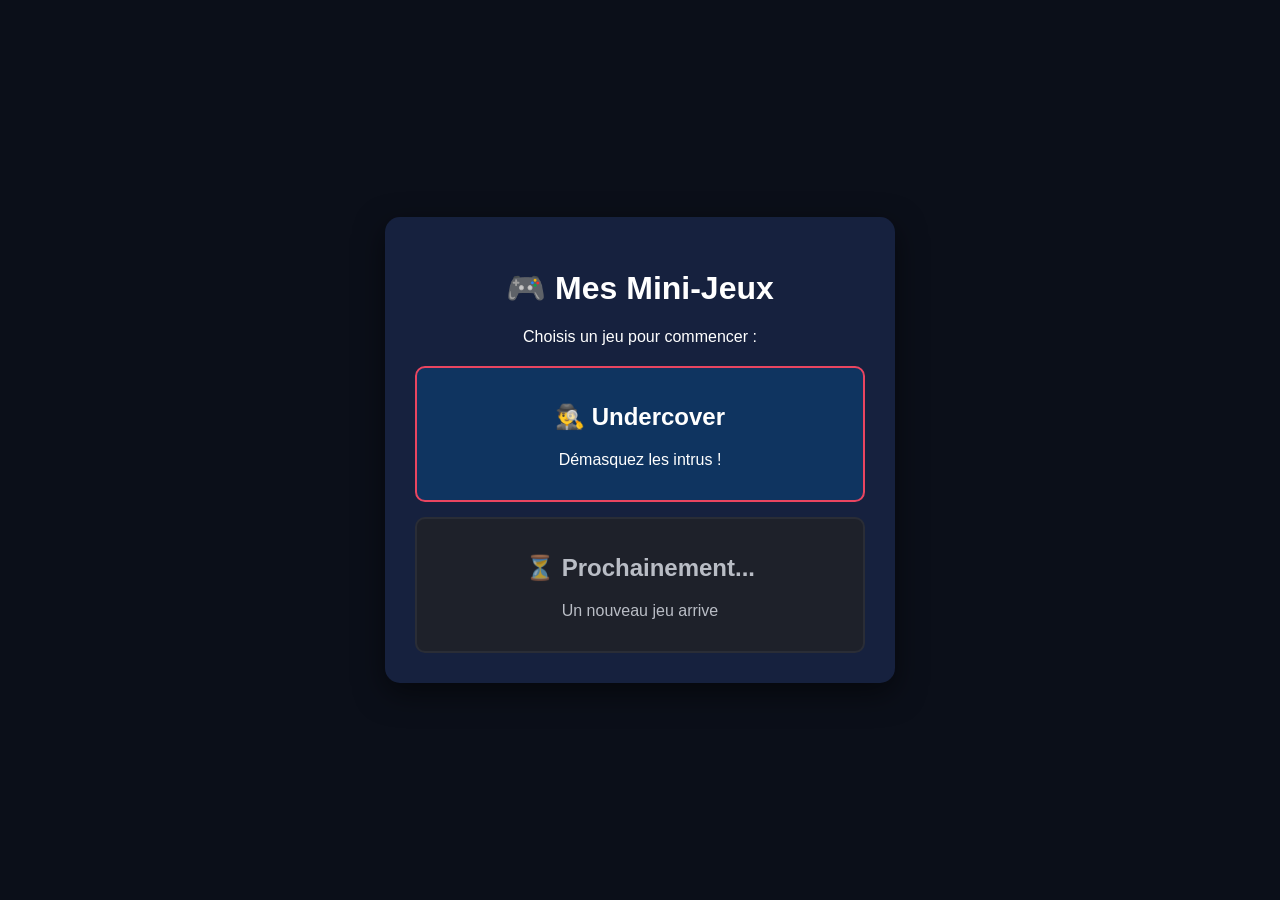
==== index.html @ 00563f31 "Update index.html" ====
<!DOCTYPE html>
<html lang="fr">
<head>
    <meta charset="UTF-8">
    <meta name="viewport" content="width=device-width, initial-scale=1.0">
    <title>Mes Mini-Jeux</title>
    <style>
        body { font-family: 'Segoe UI', Tahoma, Geneva, Verdana, sans-serif; background-color: #0b0f19; color: #ffffff; display: flex; justify-content: center; align-items: center; height: 100vh; margin: 0; text-align: center; }
        #hub { background-color: #16213e; padding: 30px; border-radius: 15px; box-shadow: 0 10px 30px rgba(0,0,0,0.5); width: 90%; max-width: 450px; }
        .games-grid { display: flex; flex-direction: column; gap: 15px; margin-top: 20px; }
        
        /* Le lien vers ton dossier undercover */
        .game-card { background-color: #0f3460; border: 2px solid #e94560; border-radius: 10px; padding: 15px; cursor: pointer; transition: 0.3s; color: white; text-decoration: none; display: block;}
        .game-card:hover { background-color: #e94560; }
        .disabled { border-color: #333; background-color: #222; cursor: not-allowed; opacity: 0.7; pointer-events: none;}
    </style>
</head>
<body>
    <div id="hub">
        <h1>🎮 Mes Mini-Jeux</h1>
        <p>Choisis un jeu pour commencer :</p>
        <div class="games-grid">
            <a href="/mini-jeux-/undercover/index.html" class="game-card">
                <h2>🕵️‍♂️ Undercover</h2>
                <p>Démasquez les intrus !</p>
            </a>
            
            <a href="#" class="game-card disabled">
                <h2>⏳ Prochainement...</h2>
                <p>Un nouveau jeu arrive</p>
            </a>
        </div>
    </div>
</body>
</html>
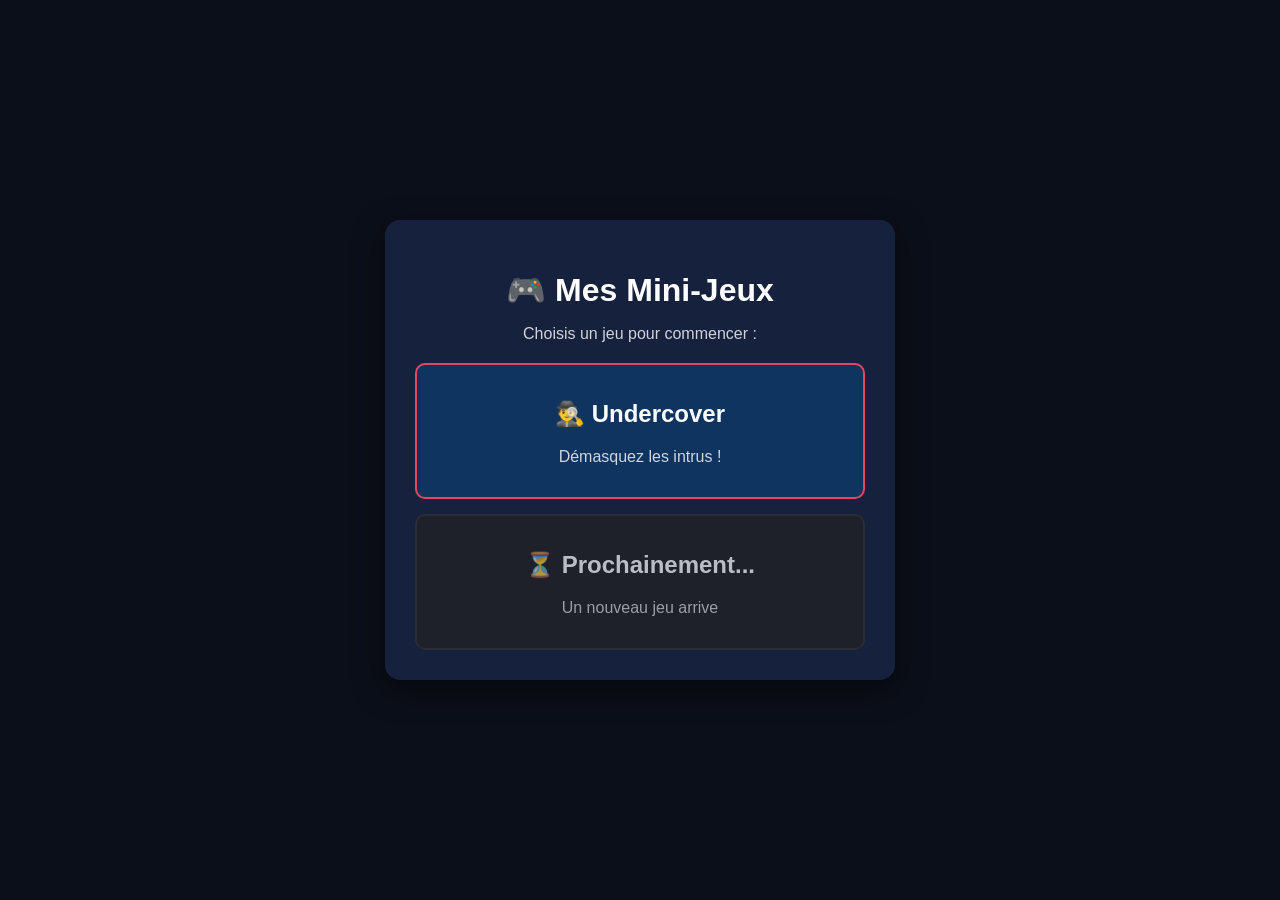
==== commit f247cbb8: "Update index.html" ====
--- a/index.html
+++ b/index.html
@@ -7,12 +7,12 @@
     <style>
         body { font-family: 'Segoe UI', Tahoma, Geneva, Verdana, sans-serif; background-color: #0b0f19; color: #ffffff; display: flex; justify-content: center; align-items: center; height: 100vh; margin: 0; text-align: center; }
         #hub { background-color: #16213e; padding: 30px; border-radius: 15px; box-shadow: 0 10px 30px rgba(0,0,0,0.5); width: 90%; max-width: 450px; }
+        h1 { margin-bottom: 10px; }
         .games-grid { display: flex; flex-direction: column; gap: 15px; margin-top: 20px; }
-        
-        /* Le lien vers ton dossier undercover */
         .game-card { background-color: #0f3460; border: 2px solid #e94560; border-radius: 10px; padding: 15px; cursor: pointer; transition: 0.3s; color: white; text-decoration: none; display: block;}
-        .game-card:hover { background-color: #e94560; }
+        .game-card:hover { background-color: #e94560; transform: translateY(-2px); }
         .disabled { border-color: #333; background-color: #222; cursor: not-allowed; opacity: 0.7; pointer-events: none;}
+        p { opacity: 0.8; }
     </style>
 </head>
 <body>
@@ -20,7 +20,7 @@
         <h1>🎮 Mes Mini-Jeux</h1>
         <p>Choisis un jeu pour commencer :</p>
         <div class="games-grid">
-            <a href="/mini-jeux-/undercover/index.html" class="game-card">
+            <a href="https://ethan-adm.github.io/mini-jeux-/undercover/index.html" class="game-card">
                 <h2>🕵️‍♂️ Undercover</h2>
                 <p>Démasquez les intrus !</p>
             </a>
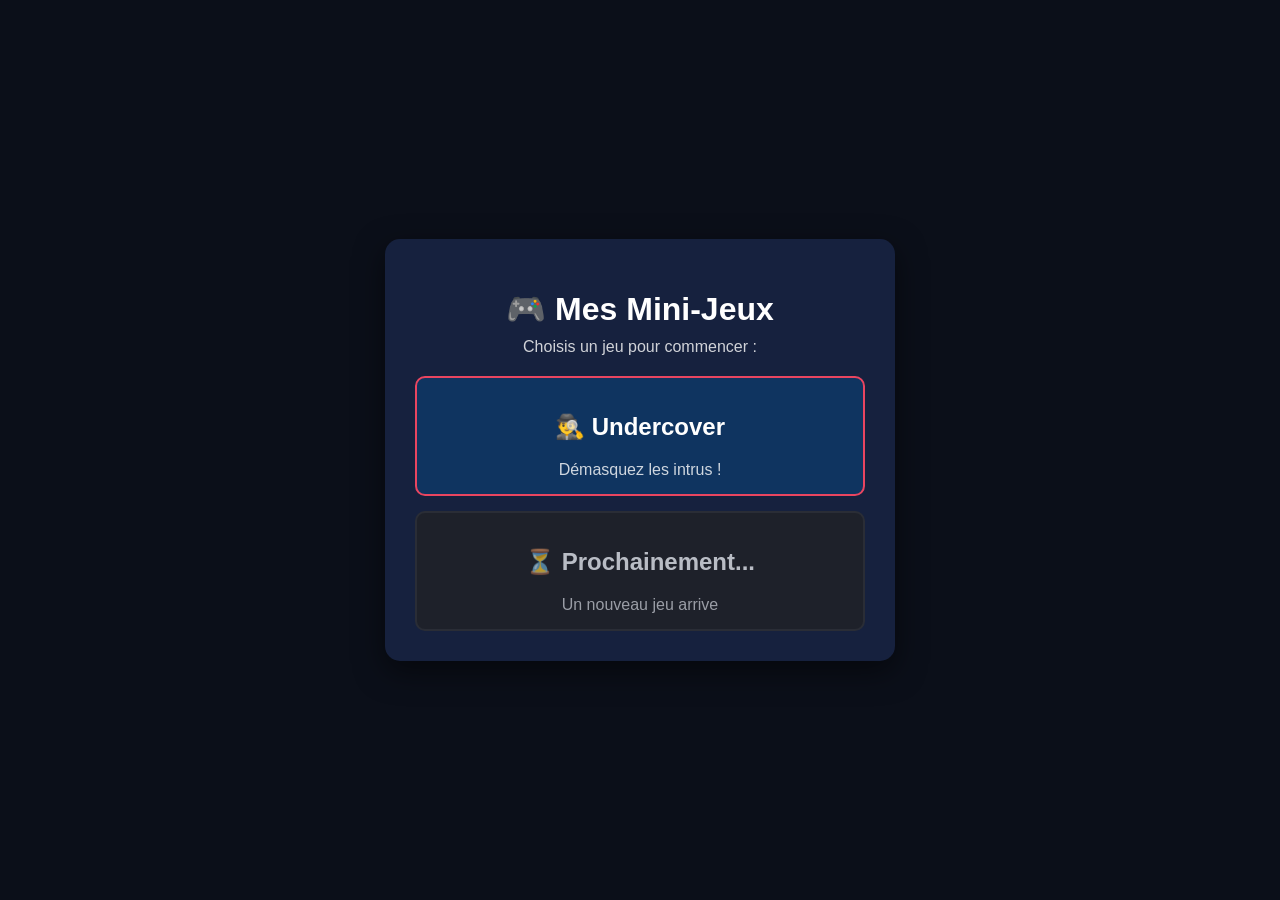
==== commit c3099bfb: "Update index.html" ====
--- a/index.html
+++ b/index.html
@@ -12,7 +12,7 @@
         .game-card { background-color: #0f3460; border: 2px solid #e94560; border-radius: 10px; padding: 15px; cursor: pointer; transition: 0.3s; color: white; text-decoration: none; display: block;}
         .game-card:hover { background-color: #e94560; transform: translateY(-2px); }
         .disabled { border-color: #333; background-color: #222; cursor: not-allowed; opacity: 0.7; pointer-events: none;}
-        p { opacity: 0.8; }
+        p { opacity: 0.8; margin: 0;}
     </style>
 </head>
 <body>
@@ -20,11 +20,10 @@
         <h1>🎮 Mes Mini-Jeux</h1>
         <p>Choisis un jeu pour commencer :</p>
         <div class="games-grid">
-            <a href="https://ethan-adm.github.io/mini-jeux-/undercover/index.html" class="game-card">
+            <a href="undercover/index.html" class="game-card">
                 <h2>🕵️‍♂️ Undercover</h2>
                 <p>Démasquez les intrus !</p>
             </a>
-            
             <a href="#" class="game-card disabled">
                 <h2>⏳ Prochainement...</h2>
                 <p>Un nouveau jeu arrive</p>
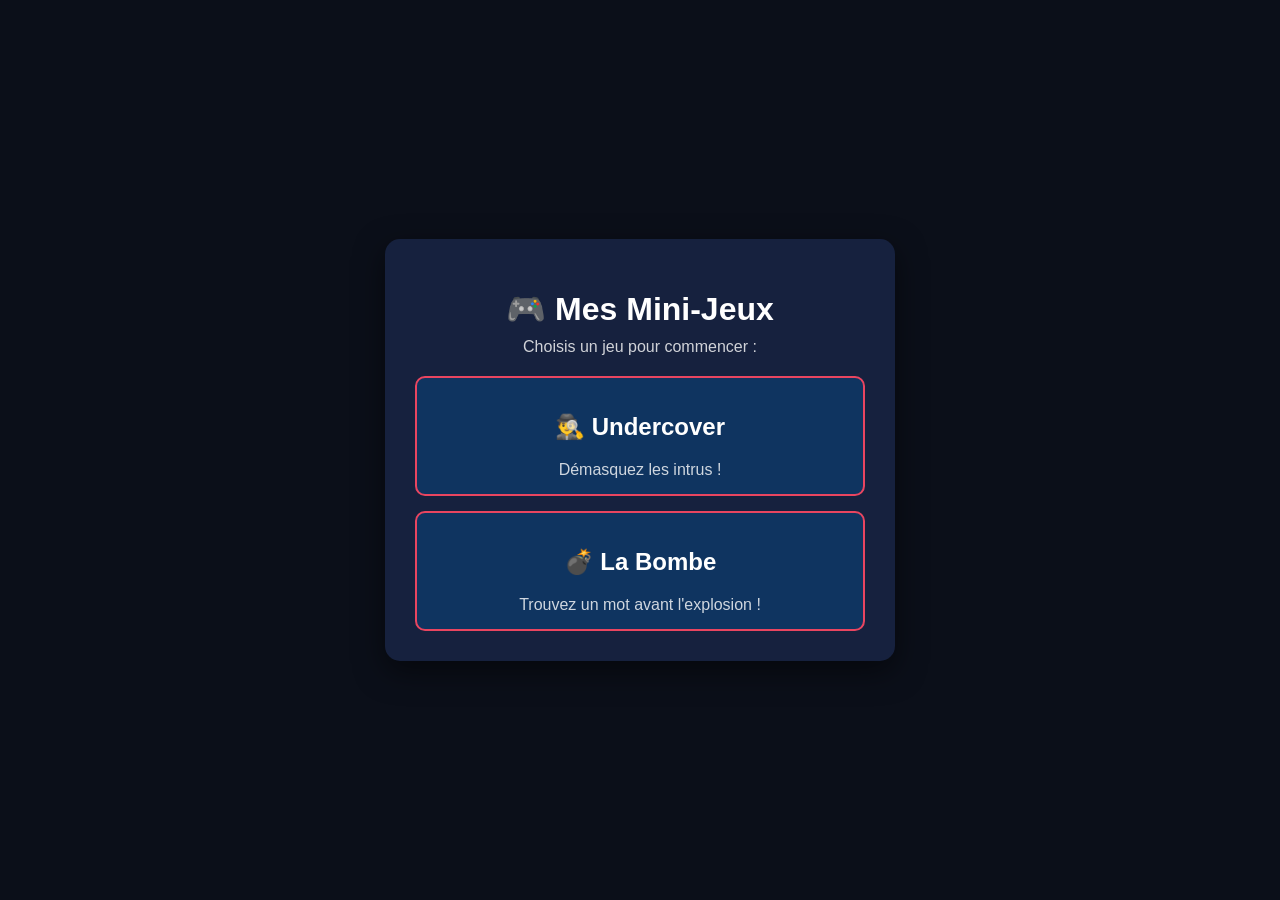
==== commit eb53e7f4: "Update index.html" ====
--- a/index.html
+++ b/index.html
@@ -5,13 +5,49 @@
     <meta name="viewport" content="width=device-width, initial-scale=1.0">
     <title>Mes Mini-Jeux</title>
     <style>
-        body { font-family: 'Segoe UI', Tahoma, Geneva, Verdana, sans-serif; background-color: #0b0f19; color: #ffffff; display: flex; justify-content: center; align-items: center; height: 100vh; margin: 0; text-align: center; }
-        #hub { background-color: #16213e; padding: 30px; border-radius: 15px; box-shadow: 0 10px 30px rgba(0,0,0,0.5); width: 90%; max-width: 450px; }
+        body { 
+            font-family: 'Segoe UI', Tahoma, Geneva, Verdana, sans-serif; 
+            background-color: #0b0f19; 
+            color: #ffffff; 
+            display: flex; 
+            justify-content: center; 
+            align-items: center; 
+            min-height: 100vh; 
+            margin: 0; 
+            text-align: center; 
+        }
+        #hub { 
+            background-color: #16213e; 
+            padding: 30px; 
+            border-radius: 15px; 
+            box-shadow: 0 10px 30px rgba(0,0,0,0.5); 
+            width: 90%; 
+            max-width: 450px; 
+        }
         h1 { margin-bottom: 10px; }
         .games-grid { display: flex; flex-direction: column; gap: 15px; margin-top: 20px; }
-        .game-card { background-color: #0f3460; border: 2px solid #e94560; border-radius: 10px; padding: 15px; cursor: pointer; transition: 0.3s; color: white; text-decoration: none; display: block;}
-        .game-card:hover { background-color: #e94560; transform: translateY(-2px); }
-        .disabled { border-color: #333; background-color: #222; cursor: not-allowed; opacity: 0.7; pointer-events: none;}
+        .game-card { 
+            background-color: #0f3460; 
+            border: 2px solid #e94560; 
+            border-radius: 10px; 
+            padding: 15px; 
+            cursor: pointer; 
+            transition: 0.3s; 
+            color: white; 
+            text-decoration: none; 
+            display: block;
+        }
+        .game-card:hover { 
+            background-color: #e94560; 
+            transform: translateY(-2px); 
+        }
+        .disabled { 
+            border-color: #333; 
+            background-color: #222; 
+            cursor: not-allowed; 
+            opacity: 0.7; 
+            pointer-events: none;
+        }
         p { opacity: 0.8; margin: 0;}
     </style>
 </head>
@@ -19,16 +55,19 @@
     <div id="hub">
         <h1>🎮 Mes Mini-Jeux</h1>
         <p>Choisis un jeu pour commencer :</p>
+        
         <div class="games-grid">
             <a href="undercover/index.html" class="game-card">
                 <h2>🕵️‍♂️ Undercover</h2>
                 <p>Démasquez les intrus !</p>
             </a>
-            <a href="#" class="game-card disabled">
-                <h2>⏳ Prochainement...</h2>
-                <p>Un nouveau jeu arrive</p>
+            
+            <a href="bombe/index.html" class="game-card">
+                <h2>💣 La Bombe</h2>
+                <p>Trouvez un mot avant l'explosion !</p>
             </a>
         </div>
+        
     </div>
 </body>
 </html>
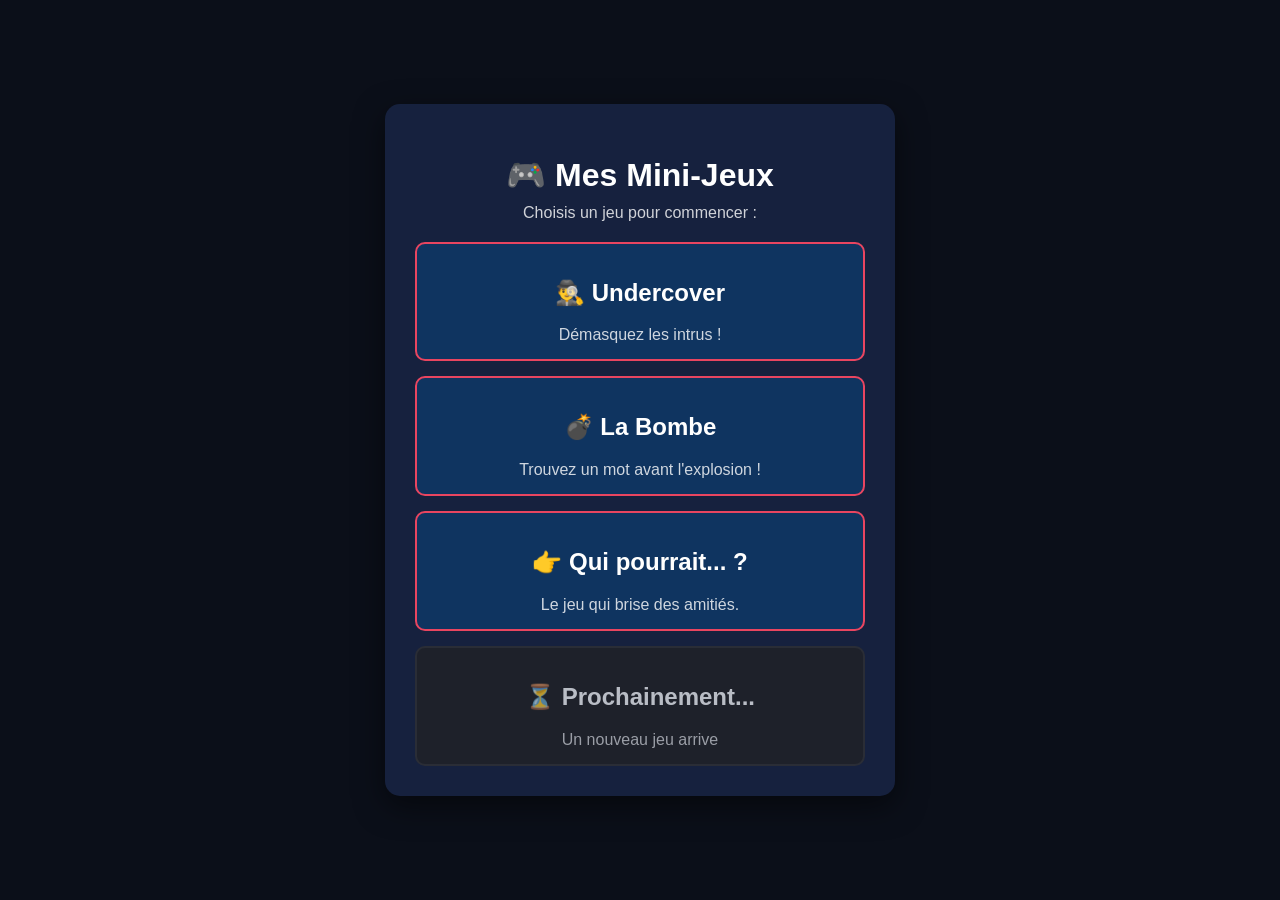
==== commit de7e7164: "Update index.html" ====
--- a/index.html
+++ b/index.html
@@ -24,7 +24,7 @@
             width: 90%; 
             max-width: 450px; 
         }
-        h1 { margin-bottom: 10px; }
+        h1 { margin-bottom: 10px; color: #fff; }
         .games-grid { display: flex; flex-direction: column; gap: 15px; margin-top: 20px; }
         .game-card { 
             background-color: #0f3460; 
@@ -48,7 +48,7 @@
             opacity: 0.7; 
             pointer-events: none;
         }
-        p { opacity: 0.8; margin: 0;}
+        p { opacity: 0.8; margin: 0; }
     </style>
 </head>
 <body>
@@ -61,13 +61,22 @@
                 <h2>🕵️‍♂️ Undercover</h2>
                 <p>Démasquez les intrus !</p>
             </a>
-            
+
             <a href="bombe/index.html" class="game-card">
                 <h2>💣 La Bombe</h2>
                 <p>Trouvez un mot avant l'explosion !</p>
             </a>
+
+            <a href="quipourrait/index.html" class="game-card">
+                <h2>👉 Qui pourrait... ?</h2>
+                <p>Le jeu qui brise des amitiés.</p>
+            </a>
+            
+            <a href="#" class="game-card disabled">
+                <h2>⏳ Prochainement...</h2>
+                <p>Un nouveau jeu arrive</p>
+            </a>
         </div>
-        
     </div>
 </body>
 </html>
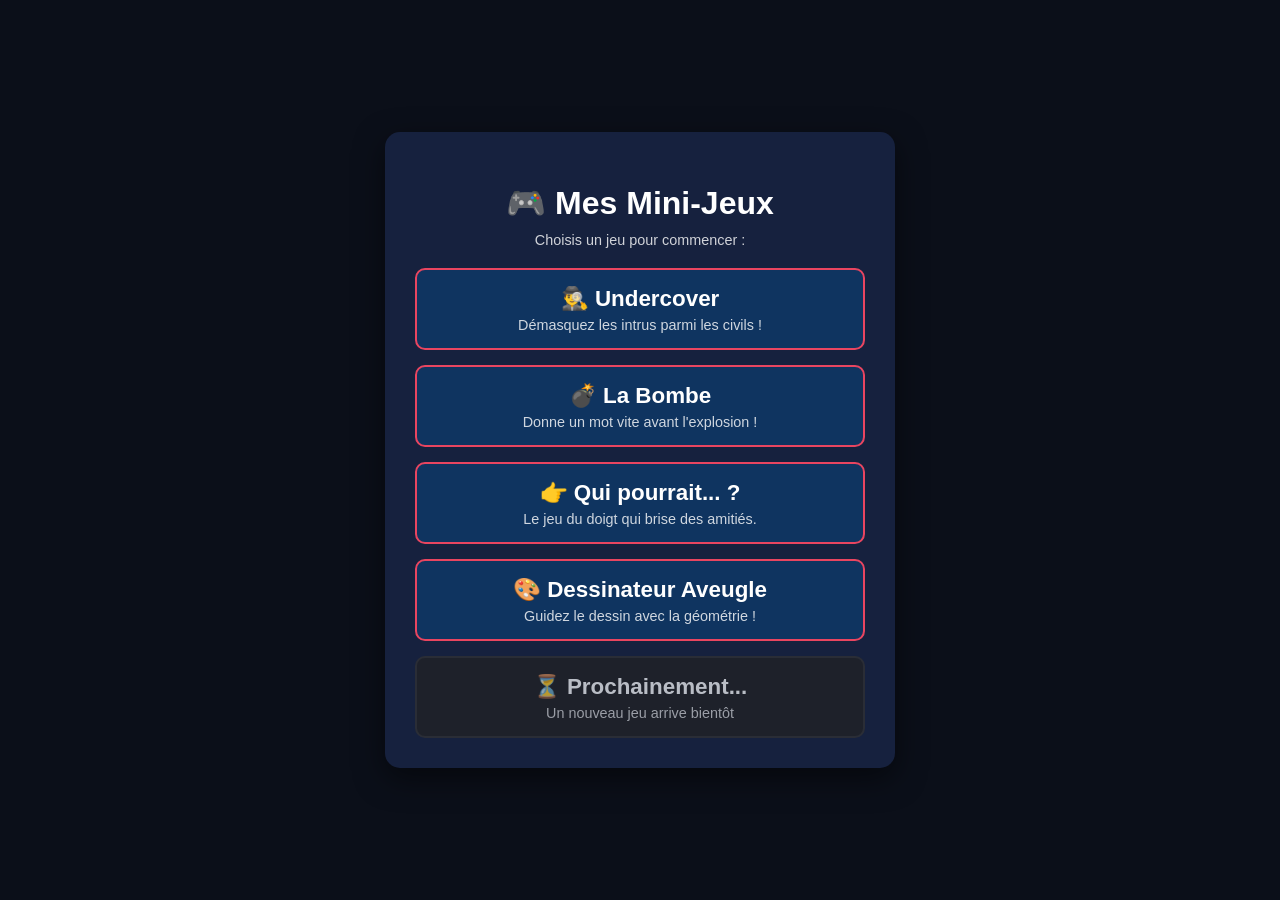
==== commit 4ad483c0: "Update index.html" ====
--- a/index.html
+++ b/index.html
@@ -25,7 +25,12 @@
             max-width: 450px; 
         }
         h1 { margin-bottom: 10px; color: #fff; }
-        .games-grid { display: flex; flex-direction: column; gap: 15px; margin-top: 20px; }
+        .games-grid { 
+            display: flex; 
+            flex-direction: column; 
+            gap: 15px; 
+            margin-top: 20px; 
+        }
         .game-card { 
             background-color: #0f3460; 
             border: 2px solid #e94560; 
@@ -48,7 +53,8 @@
             opacity: 0.7; 
             pointer-events: none;
         }
-        p { opacity: 0.8; margin: 0; }
+        p { opacity: 0.8; margin: 0; font-size: 0.9em; }
+        h2 { margin: 0 0 5px 0; font-size: 1.4em; }
     </style>
 </head>
 <body>
@@ -59,22 +65,27 @@
         <div class="games-grid">
             <a href="undercover/index.html" class="game-card">
                 <h2>🕵️‍♂️ Undercover</h2>
-                <p>Démasquez les intrus !</p>
+                <p>Démasquez les intrus parmi les civils !</p>
             </a>
 
             <a href="bombe/index.html" class="game-card">
                 <h2>💣 La Bombe</h2>
-                <p>Trouvez un mot avant l'explosion !</p>
+                <p>Donne un mot vite avant l'explosion !</p>
             </a>
 
             <a href="quipourrait/index.html" class="game-card">
                 <h2>👉 Qui pourrait... ?</h2>
-                <p>Le jeu qui brise des amitiés.</p>
+                <p>Le jeu du doigt qui brise des amitiés.</p>
+            </a>
+
+            <a href="dessinateur/index.html" class="game-card">
+                <h2>🎨 Dessinateur Aveugle</h2>
+                <p>Guidez le dessin avec la géométrie !</p>
             </a>
             
             <a href="#" class="game-card disabled">
                 <h2>⏳ Prochainement...</h2>
-                <p>Un nouveau jeu arrive</p>
+                <p>Un nouveau jeu arrive bientôt</p>
             </a>
         </div>
     </div>
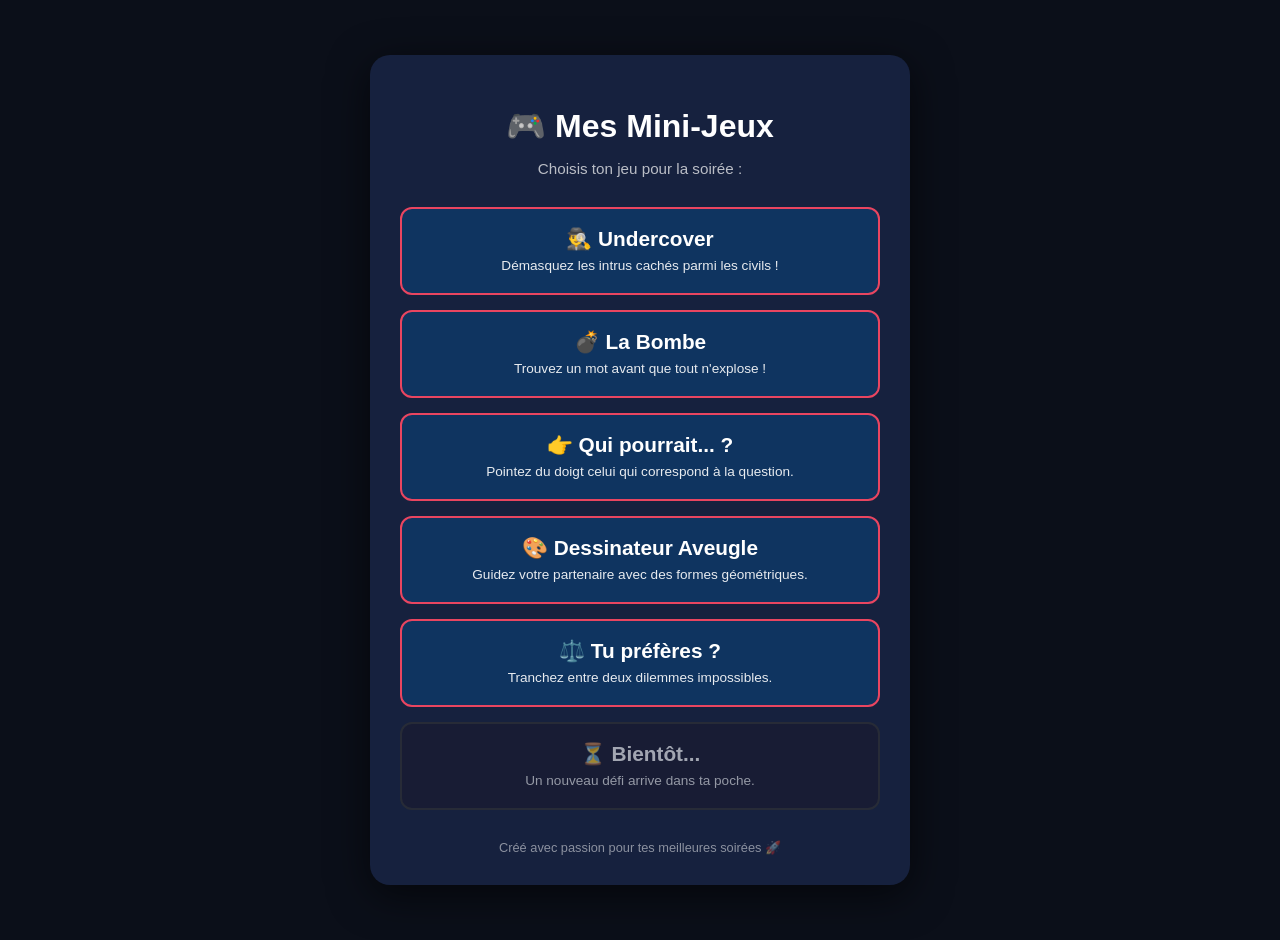
==== commit 63d14209: "Update index.html" ====
--- a/index.html
+++ b/index.html
@@ -14,79 +14,100 @@
             align-items: center; 
             min-height: 100vh; 
             margin: 0; 
+            padding: 20px 0;
             text-align: center; 
         }
         #hub { 
             background-color: #16213e; 
             padding: 30px; 
-            border-radius: 15px; 
-            box-shadow: 0 10px 30px rgba(0,0,0,0.5); 
+            border-radius: 20px; 
+            box-shadow: 0 10px 40px rgba(0,0,0,0.6); 
             width: 90%; 
-            max-width: 450px; 
+            max-width: 480px; 
         }
-        h1 { margin-bottom: 10px; color: #fff; }
+        h1 { margin-bottom: 10px; color: #fff; font-size: 2em; }
+        .subtitle { opacity: 0.7; margin-bottom: 30px; font-size: 0.95em; }
+        
         .games-grid { 
             display: flex; 
             flex-direction: column; 
             gap: 15px; 
-            margin-top: 20px; 
         }
+        
         .game-card { 
             background-color: #0f3460; 
             border: 2px solid #e94560; 
-            border-radius: 10px; 
-            padding: 15px; 
+            border-radius: 12px; 
+            padding: 18px; 
             cursor: pointer; 
-            transition: 0.3s; 
+            transition: all 0.3s ease; 
             color: white; 
             text-decoration: none; 
-            display: block;
+            display: flex;
+            flex-direction: column;
+            align-items: center;
+            justify-content: center;
         }
+        
         .game-card:hover { 
             background-color: #e94560; 
-            transform: translateY(-2px); 
+            transform: translateY(-3px); 
+            box-shadow: 0 5px 15px rgba(233, 69, 96, 0.4);
         }
+        
+        .game-card h2 { margin: 0 0 5px 0; font-size: 1.3em; }
+        .game-card p { margin: 0; font-size: 0.85em; opacity: 0.9; line-height: 1.4; }
+
         .disabled { 
             border-color: #333; 
-            background-color: #222; 
+            background-color: #1a1a2e; 
             cursor: not-allowed; 
-            opacity: 0.7; 
+            opacity: 0.6; 
             pointer-events: none;
         }
-        p { opacity: 0.8; margin: 0; font-size: 0.9em; }
-        h2 { margin: 0 0 5px 0; font-size: 1.4em; }
+        
+        .footer { margin-top: 30px; font-size: 0.8em; opacity: 0.5; }
     </style>
 </head>
 <body>
     <div id="hub">
         <h1>🎮 Mes Mini-Jeux</h1>
-        <p>Choisis un jeu pour commencer :</p>
+        <p class="subtitle">Choisis ton jeu pour la soirée :</p>
         
         <div class="games-grid">
             <a href="undercover/index.html" class="game-card">
                 <h2>🕵️‍♂️ Undercover</h2>
-                <p>Démasquez les intrus parmi les civils !</p>
+                <p>Démasquez les intrus cachés parmi les civils !</p>
             </a>
 
             <a href="bombe/index.html" class="game-card">
                 <h2>💣 La Bombe</h2>
-                <p>Donne un mot vite avant l'explosion !</p>
+                <p>Trouvez un mot avant que tout n'explose !</p>
             </a>
 
             <a href="quipourrait/index.html" class="game-card">
                 <h2>👉 Qui pourrait... ?</h2>
-                <p>Le jeu du doigt qui brise des amitiés.</p>
+                <p>Pointez du doigt celui qui correspond à la question.</p>
             </a>
 
             <a href="dessinateur/index.html" class="game-card">
                 <h2>🎨 Dessinateur Aveugle</h2>
-                <p>Guidez le dessin avec la géométrie !</p>
+                <p>Guidez votre partenaire avec des formes géométriques.</p>
+            </a>
+
+            <a href="tupreferes/index.html" class="game-card">
+                <h2>⚖️ Tu préfères ?</h2>
+                <p>Tranchez entre deux dilemmes impossibles.</p>
             </a>
             
             <a href="#" class="game-card disabled">
-                <h2>⏳ Prochainement...</h2>
-                <p>Un nouveau jeu arrive bientôt</p>
+                <h2>⏳ Bientôt...</h2>
+                <p>Un nouveau défi arrive dans ta poche.</p>
             </a>
+        </div>
+
+        <div class="footer">
+            Créé avec passion pour tes meilleures soirées 🚀
         </div>
     </div>
 </body>
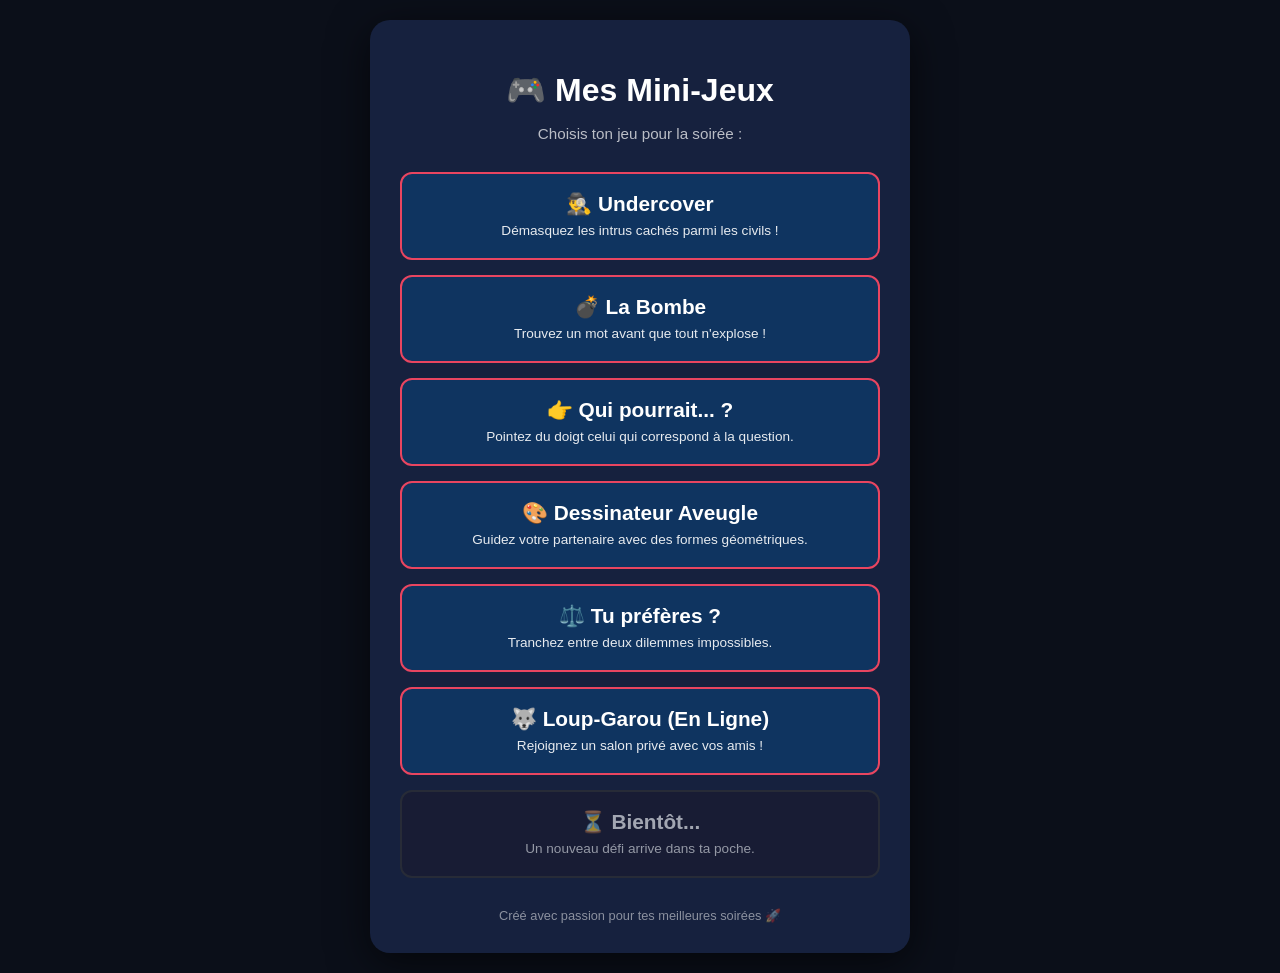
==== commit 40de9311: "Update index.html" ====
--- a/index.html
+++ b/index.html
@@ -75,31 +75,43 @@
         <p class="subtitle">Choisis ton jeu pour la soirée :</p>
         
         <div class="games-grid">
+            <!-- JEU 1 : UNDERCOVER -->
             <a href="undercover/index.html" class="game-card">
                 <h2>🕵️‍♂️ Undercover</h2>
                 <p>Démasquez les intrus cachés parmi les civils !</p>
             </a>
 
+            <!-- JEU 2 : LA BOMBE -->
             <a href="bombe/index.html" class="game-card">
                 <h2>💣 La Bombe</h2>
                 <p>Trouvez un mot avant que tout n'explose !</p>
             </a>
 
+            <!-- JEU 3 : QUI POURRAIT -->
             <a href="quipourrait/index.html" class="game-card">
                 <h2>👉 Qui pourrait... ?</h2>
                 <p>Pointez du doigt celui qui correspond à la question.</p>
             </a>
 
+            <!-- JEU 4 : DESSINATEUR AVEUGLE -->
             <a href="dessinateur/index.html" class="game-card">
                 <h2>🎨 Dessinateur Aveugle</h2>
                 <p>Guidez votre partenaire avec des formes géométriques.</p>
             </a>
 
+            <!-- JEU 5 : TU PRÉFÈRES -->
             <a href="tupreferes/index.html" class="game-card">
                 <h2>⚖️ Tu préfères ?</h2>
                 <p>Tranchez entre deux dilemmes impossibles.</p>
             </a>
+
+            <!-- JEU 6 : LOUP-GAROU MULTIJOUEUR -->
+            <a href="loupgarou/index.html" class="game-card">
+                <h2>🐺 Loup-Garou (En Ligne)</h2>
+                <p>Rejoignez un salon privé avec vos amis !</p>
+            </a>
             
+            <!-- PROCHAINEMENT -->
             <a href="#" class="game-card disabled">
                 <h2>⏳ Bientôt...</h2>
                 <p>Un nouveau défi arrive dans ta poche.</p>
